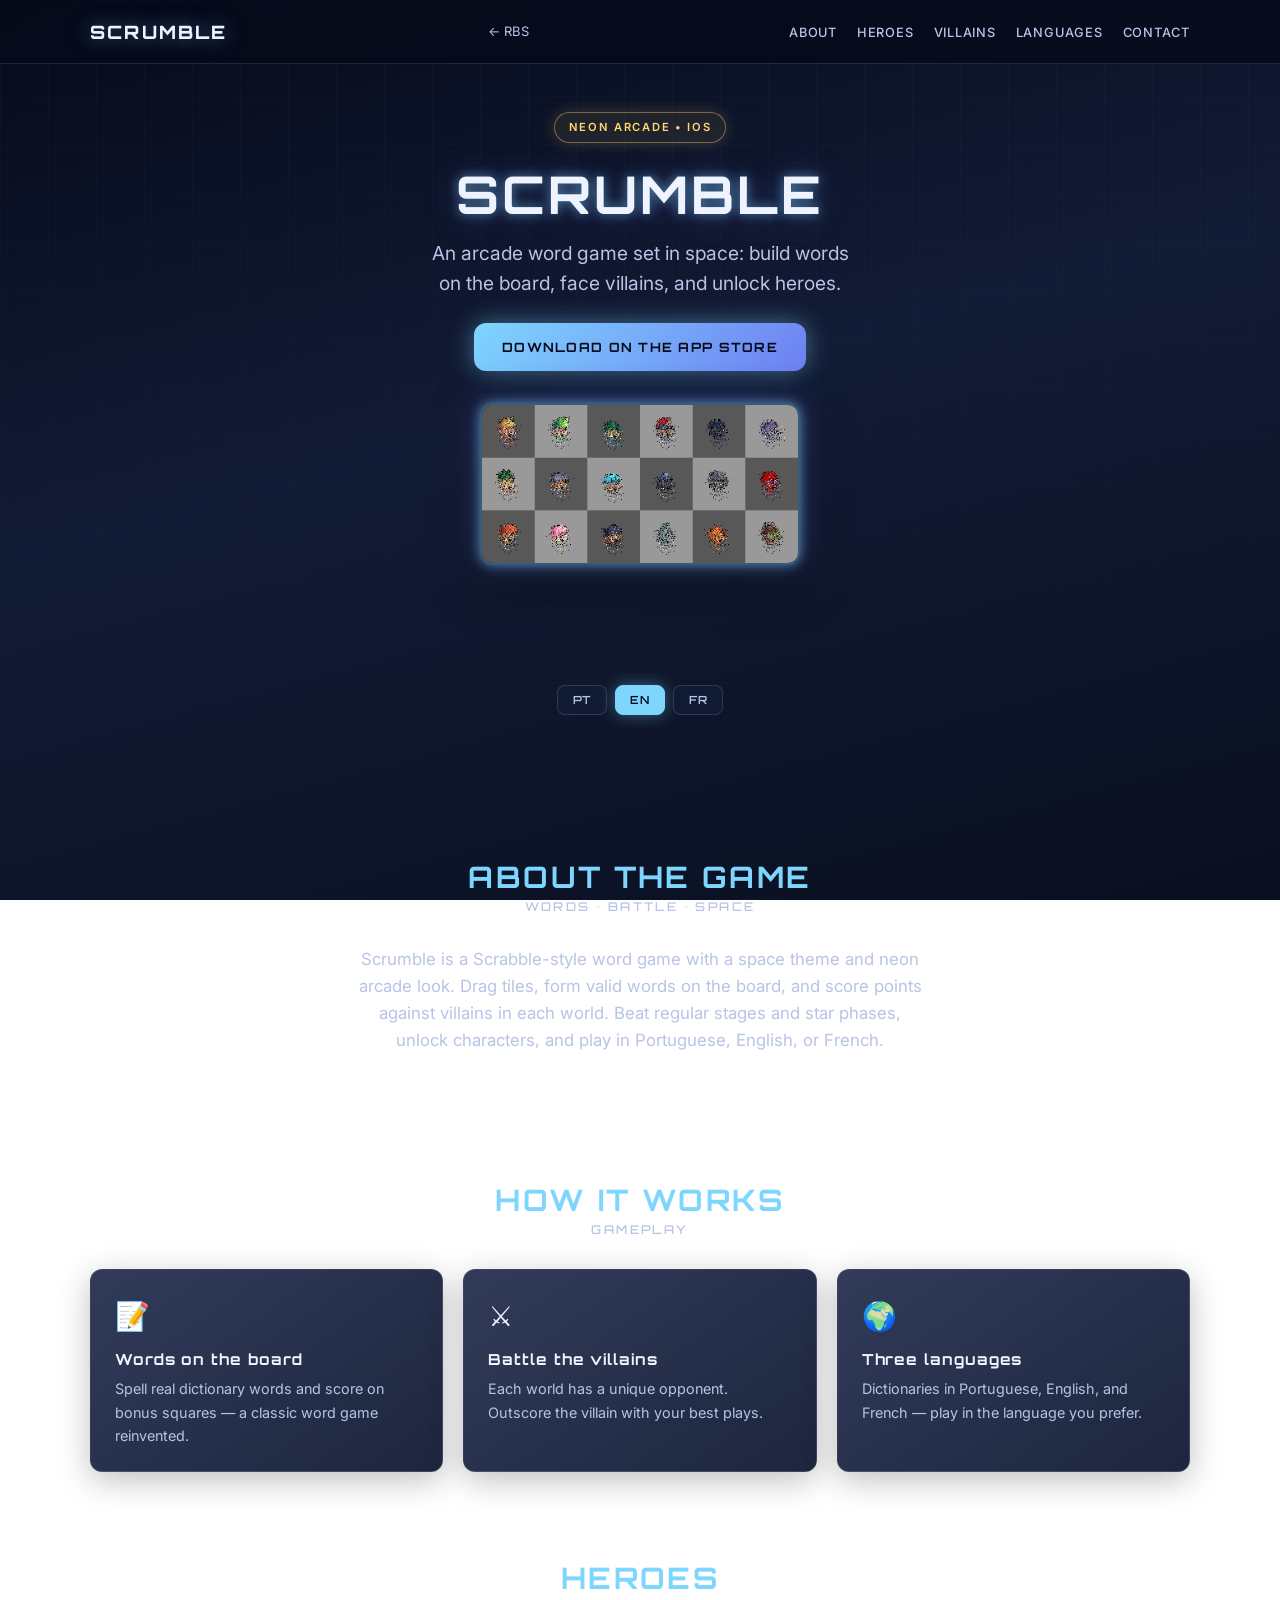
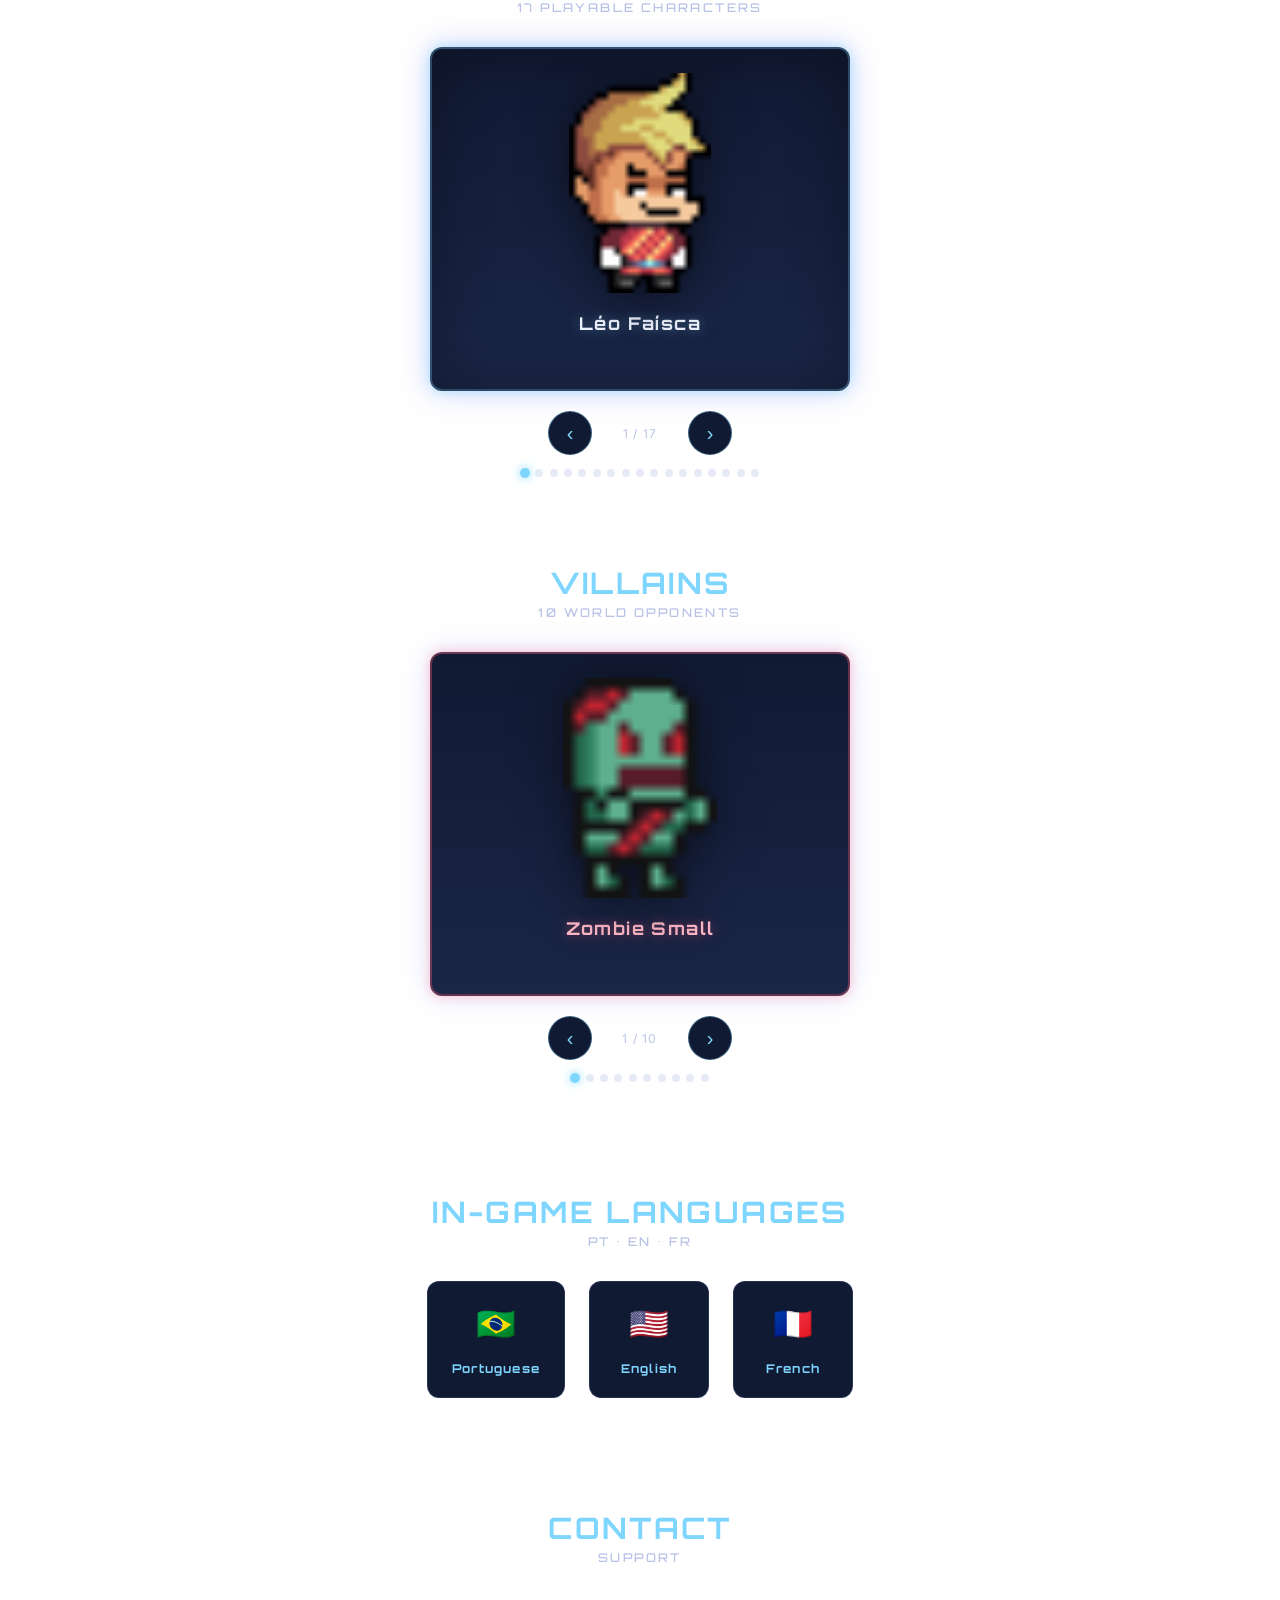
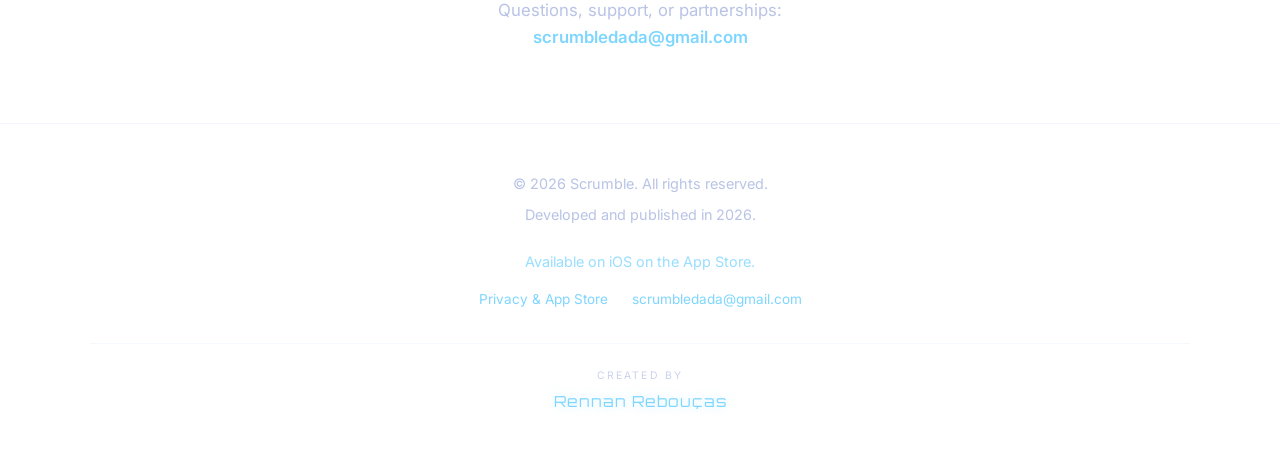
==== apps/scrumble/index.html @ 43f26ce5 "adding rbs company" ====
<!DOCTYPE html>
<html lang="pt-BR">
<head>
  <meta charset="UTF-8">
  <meta name="viewport" content="width=device-width, initial-scale=1.0">
  <title data-i18n="meta.title">Scrumble — Jogo de palavras arcade</title>
  <meta name="description" content="Scrumble: jogo de palavras no espaço. Forme palavras, vença vilões e desbloqueie heróis em português, inglês e francês.">
  <meta name="author" content="Scrumble">
  <meta name="theme-color" content="#070B1A">
  <meta property="og:type" content="website">
  <meta property="og:title" content="Scrumble — Arcade word game">
  <meta property="og:description" content="Build words in space, defeat villains, unlock heroes. Play in Portuguese, English, or French.">
  <meta property="og:image" content="../../assets/images/heroes/leo_faisca.png">
  <meta name="apple-mobile-web-app-capable" content="yes">
  <link rel="icon" href="../../assets/scrumble-favicon.svg" type="image/svg+xml">
  <link rel="preconnect" href="https://fonts.googleapis.com">
  <link rel="preconnect" href="https://fonts.gstatic.com" crossorigin>
  <link href="https://fonts.googleapis.com/css2?family=Inter:wght@400;500;600&family=Orbitron:wght@600;700;800&display=swap" rel="stylesheet">
  <link rel="stylesheet" href="../../css/theme.css">
  <script type="application/ld+json">
  {
    "@context": "https://schema.org",
    "@type": "SoftwareApplication",
    "name": "Scrumble",
    "applicationCategory": "GameApplication",
    "operatingSystem": "iOS",
    "description": "Arcade word game set in space with heroes, villains, and multilingual dictionaries.",
    "email": "scrumbledada@gmail.com",
    "downloadUrl": "https://apps.apple.com/br/app/scrumble/id6771381307",
    "url": "https://apps.apple.com/br/app/scrumble/id6771381307"
  }
  </script>
</head>
<body>
  <header class="site-nav">
    <div class="container">
      <a href="#" class="logo">SCRUMBLE</a>
      <a href="../../" class="rbs-back" aria-label="RBS">← RBS</a>
      <nav aria-label="Principal">
        <ul class="nav-links">
          <li><a href="#about" data-i18n="nav.about">Sobre</a></li>
          <li><a href="#heroes" data-i18n="nav.heroes">Heróis</a></li>
          <li><a href="#villains" data-i18n="nav.villains">Vilões</a></li>
          <li><a href="#languages" data-i18n="nav.languages">Idiomas</a></li>
          <li><a href="#contact" data-i18n="nav.contact">Contato</a></li>
        </ul>
      </nav>
    </div>
  </header>

  <main>
    <section class="hero" id="top">
      <div class="container">
        <p class="hero-badge" data-i18n="hero.badge">Neon Arcade • iOS</p>
        <h1 data-i18n="hero.title">Scrumble</h1>
        <p class="hero-tagline" data-i18n="hero.tagline">
          Um jogo de palavras arcade no espaço: monte palavras no tabuleiro, enfrente vilões e desbloqueie heróis.
        </p>
        <a
          href="https://apps.apple.com/br/app/scrumble/id6771381307"
          class="btn btn-primary"
          target="_blank"
          rel="noopener noreferrer"
          data-i18n="hero.cta"
        >
          Baixar na App Store
        </a>
        <div class="hero-preview">
          <img src="../../assets/preview.gif" alt="Scrumble gameplay preview" width="320" height="320">
        </div>
      </div>
    </section>

    <section class="container" aria-label="Idioma do site">
      <div class="lang-switcher">
        <button type="button" class="lang-btn is-active" data-lang="pt" aria-pressed="true">PT</button>
        <button type="button" class="lang-btn" data-lang="en" aria-pressed="false">EN</button>
        <button type="button" class="lang-btn" data-lang="fr" aria-pressed="false">FR</button>
      </div>
    </section>

    <section id="about" class="container">
      <header class="section-header">
        <h2>
          <span data-i18n="about.title">Sobre o jogo</span>
          <span class="section-sub" data-i18n="about.sub">Palavras • Batalha • Espaço</span>
        </h2>
      </header>
      <p class="about-text" data-i18n="about.text">
        Scrumble é um jogo de palavras estilo Scrabble com temática espacial e visual neon arcade.
      </p>
    </section>

    <section id="features" class="container">
      <header class="section-header">
        <h2>
          <span data-i18n="features.title">Como funciona</span>
          <span class="section-sub" data-i18n="features.sub">Gameplay</span>
        </h2>
      </header>
      <div class="features-grid">
        <article class="feature-card">
          <div class="feature-icon" aria-hidden="true">📝</div>
          <h3 data-i18n="features.words.title">Palavras no tabuleiro</h3>
          <p data-i18n="features.words.text">Combine letras em palavras reais do dicionário.</p>
        </article>
        <article class="feature-card">
          <div class="feature-icon" aria-hidden="true">⚔️</div>
          <h3 data-i18n="features.battle.title">Duelo contra vilões</h3>
          <p data-i18n="features.battle.text">Cada mundo traz um oponente diferente.</p>
        </article>
        <article class="feature-card">
          <div class="feature-icon" aria-hidden="true">🌍</div>
          <h3 data-i18n="features.lang.title">Três idiomas</h3>
          <p data-i18n="features.lang.text">Dicionários em português, inglês e francês.</p>
        </article>
      </div>
    </section>

    <section id="heroes" class="carousel-section">
      <div class="container">
        <header class="section-header">
          <h2>
            <span data-i18n="heroes.title">Heróis</span>
            <span class="section-sub" data-i18n="heroes.sub">17 personagens jogáveis</span>
          </h2>
        </header>
        <div
          id="heroes-carousel"
          class="carousel"
          role="region"
          aria-roledescription="carousel"
          aria-label="Heróis do Scrumble"
          tabindex="0"
        >
          <div class="carousel-viewport">
            <div class="carousel-track"></div>
          </div>
          <div class="carousel-controls">
            <button type="button" class="carousel-btn" data-carousel-prev data-i18n-aria="carousel.prev" aria-label="Anterior">‹</button>
            <span class="carousel-counter" aria-live="polite">1 / 17</span>
            <button type="button" class="carousel-btn" data-carousel-next data-i18n-aria="carousel.next" aria-label="Próximo">›</button>
          </div>
          <div class="carousel-dots" role="tablist" aria-label="Slides de heróis"></div>
        </div>
      </div>
    </section>

    <section id="villains" class="carousel-section">
      <div class="container">
        <header class="section-header">
          <h2>
            <span data-i18n="villains.title">Vilões</span>
            <span class="section-sub" data-i18n="villains.sub">10 oponentes por mundo</span>
          </h2>
        </header>
        <div
          id="villains-carousel"
          class="carousel carousel-villain"
          role="region"
          aria-roledescription="carousel"
          aria-label="Vilões do Scrumble"
          tabindex="0"
        >
          <div class="carousel-viewport">
            <div class="carousel-track"></div>
          </div>
          <div class="carousel-controls">
            <button type="button" class="carousel-btn" data-carousel-prev data-i18n-aria="carousel.prev" aria-label="Anterior">‹</button>
            <span class="carousel-counter" aria-live="polite">1 / 10</span>
            <button type="button" class="carousel-btn" data-carousel-next data-i18n-aria="carousel.next" aria-label="Próximo">›</button>
          </div>
          <div class="carousel-dots" role="tablist" aria-label="Slides de vilões"></div>
        </div>
      </div>
    </section>

    <section id="languages" class="container">
      <header class="section-header">
        <h2>
          <span data-i18n="languages.title">Idiomas do jogo</span>
          <span class="section-sub" data-i18n="languages.sub">PT • EN • FR</span>
        </h2>
      </header>
      <div class="lang-flags">
        <div class="lang-flag-item">
          <span aria-hidden="true">🇧🇷</span>
          <strong data-i18n="languages.pt">Português</strong>
        </div>
        <div class="lang-flag-item">
          <span aria-hidden="true">🇺🇸</span>
          <strong data-i18n="languages.en">English</strong>
        </div>
        <div class="lang-flag-item">
          <span aria-hidden="true">🇫🇷</span>
          <strong data-i18n="languages.fr">Français</strong>
        </div>
      </div>
    </section>

    <section id="contact" class="container">
      <header class="section-header">
        <h2>
          <span data-i18n="contact.title">Contato</span>
          <span class="section-sub" data-i18n="contact.sub">Suporte</span>
        </h2>
      </header>
      <p class="about-text">
        <span data-i18n="contact.text">Dúvidas, suporte ou parcerias:</span>
        <br>
        <span class="footer-email">
          <a href="mailto:scrumbledada@gmail.com">scrumbledada@gmail.com</a>
        </span>
      </p>
    </section>
  </main>

  <footer class="site-footer">
    <div class="container">
      <p data-i18n="footer.copyright">© 2026 Scrumble. Todos os direitos reservados.</p>
      <p data-i18n="footer.published">Desenvolvido e publicado em 2026.</p>
      <p class="footer-note">
        <a
          href="https://apps.apple.com/br/app/scrumble/id6771381307"
          target="_blank"
          rel="noopener noreferrer"
          data-i18n="footer.ios"
        >Disponível para iOS na App Store.</a>
      </p>
      <nav class="footer-links" aria-label="Legal">
        <a href="../../privacy.html" data-i18n="footer.privacy">Política de privacidade</a>
        <a href="mailto:scrumbledada@gmail.com">scrumbledada@gmail.com</a>
      </nav>
      <p class="footer-credits">
        <span class="footer-credits-label" data-i18n="footer.credits.label">Criado por</span>
        <span class="footer-credits-name">Rennan Rebouças</span>
      </p>
    </div>
  </footer>

  <script src="../../js/i18n.js"></script>
  <script src="../../js/carousel.js"></script>
  <script src="../../js/main.js"></script>
</body>
</html>
---- css/theme.css ----
/* Scrumble — Neon Arcade theme (aligned with SpaceTheme.swift) */

:root {
  --bg-top: #070b1a;
  --bg-bottom: #131c36;
  --surface: #1b2647;
  --surface-soft: #111a33;
  --accent: #7ed6ff;
  --accent-strong: #6e7ff2;
  --accent-pink: #ff5a7a;
  --text-primary: #eef3ff;
  --text-secondary: #b8c3e6;
  --star: #ffd76a;
  --success: #8ce7b5;
  --neon-glow: 0 0 12px rgba(126, 214, 255, 0.55), 0 0 32px rgba(110, 127, 242, 0.35);
  --font-display: "Orbitron", system-ui, sans-serif;
  --font-body: "Inter", system-ui, sans-serif;
  --nav-height: 4rem;
  --radius: 12px;
  --max-width: 1100px;
}

*,
*::before,
*::after {
  box-sizing: border-box;
}

html {
  scroll-behavior: smooth;
}

@media (prefers-reduced-motion: reduce) {
  html {
    scroll-behavior: auto;
  }

  *,
  *::before,
  *::after {
    animation-duration: 0.01ms !important;
    animation-iteration-count: 1 !important;
    transition-duration: 0.01ms !important;
  }
}

body {
  margin: 0;
  min-height: 100vh;
  font-family: var(--font-body);
  font-size: 1rem;
  line-height: 1.6;
  color: var(--text-primary);
  background: linear-gradient(165deg, var(--bg-top) 0%, var(--bg-bottom) 45%, #0a1020 100%);
  background-attachment: fixed;
}

body::before {
  content: "";
  position: fixed;
  inset: 0;
  pointer-events: none;
  z-index: 0;
  background-image:
    linear-gradient(rgba(126, 214, 255, 0.03) 1px, transparent 1px),
    linear-gradient(90deg, rgba(126, 214, 255, 0.03) 1px, transparent 1px);
  background-size: 48px 48px;
  mask-image: linear-gradient(to bottom, black 0%, transparent 85%);
}

body::after {
  content: "";
  position: fixed;
  inset: 0;
  pointer-events: none;
  z-index: 0;
  opacity: 0.04;
  background: repeating-linear-gradient(
    0deg,
    transparent,
    transparent 2px,
    rgba(0, 0, 0, 0.4) 2px,
    rgba(0, 0, 0, 0.4) 4px
  );
}

img {
  max-width: 100%;
  height: auto;
  display: block;
}

a {
  color: var(--accent);
  text-decoration: none;
}

a:hover {
  text-decoration: underline;
}

h1,
h2,
h3 {
  font-family: var(--font-display);
  font-weight: 700;
  line-height: 1.2;
  margin: 0 0 0.75rem;
}

h1 {
  font-size: clamp(2rem, 6vw, 3.25rem);
  letter-spacing: 0.06em;
  text-transform: uppercase;
  text-shadow: var(--neon-glow);
}

h2 {
  font-size: clamp(1.35rem, 4vw, 1.85rem);
  letter-spacing: 0.08em;
  text-transform: uppercase;
  color: var(--accent);
}

h2 .section-sub {
  display: block;
  font-size: 0.75rem;
  font-weight: 500;
  letter-spacing: 0.2em;
  color: var(--text-secondary);
  margin-top: 0.35rem;
  text-transform: uppercase;
}

p {
  margin: 0 0 1rem;
  color: var(--text-secondary);
}

.container {
  width: min(100% - 2rem, var(--max-width));
  margin-inline: auto;
  position: relative;
  z-index: 1;
}

/* ——— Nav ——— */
.site-nav {
  position: fixed;
  top: 0;
  left: 0;
  right: 0;
  z-index: 100;
  height: var(--nav-height);
  display: flex;
  align-items: center;
  background: rgba(7, 11, 26, 0.85);
  backdrop-filter: blur(12px);
  border-bottom: 1px solid rgba(126, 214, 255, 0.15);
}

.site-nav .container {
  display: flex;
  align-items: center;
  justify-content: space-between;
  gap: 1rem;
}

.logo {
  font-family: var(--font-display);
  font-size: 1.15rem;
  font-weight: 800;
  letter-spacing: 0.12em;
  color: var(--text-primary);
  text-decoration: none;
  text-shadow: 0 0 20px rgba(126, 214, 255, 0.5);
}

.logo:hover {
  text-decoration: none;
  color: var(--accent);
}

.nav-links {
  display: flex;
  flex-wrap: wrap;
  gap: 0.5rem 1.25rem;
  list-style: none;
  margin: 0;
  padding: 0;
}

.nav-links a {
  font-size: 0.8rem;
  font-weight: 500;
  letter-spacing: 0.06em;
  text-transform: uppercase;
  color: var(--text-secondary);
  text-decoration: none;
}

.nav-links a:hover {
  color: var(--accent);
  text-decoration: none;
}

@media (max-width: 640px) {
  .nav-links {
    display: none;
  }
}

/* ——— Hero ——— */
.hero {
  padding: calc(var(--nav-height) + 3rem) 0 4rem;
  text-align: center;
}

.hero .container {
  display: flex;
  flex-direction: column;
  align-items: center;
}

.hero-badge {
  display: inline-block;
  padding: 0.35rem 0.85rem;
  margin-bottom: 1.25rem;
  font-size: 0.7rem;
  font-weight: 600;
  letter-spacing: 0.15em;
  text-transform: uppercase;
  color: var(--star);
  border: 1px solid rgba(255, 215, 106, 0.4);
  border-radius: 999px;
  background: rgba(255, 215, 106, 0.08);
  box-shadow: 0 0 16px rgba(255, 215, 106, 0.2);
}

.hero-tagline {
  font-size: clamp(1rem, 2.5vw, 1.2rem);
  max-width: 36ch;
  margin-inline: auto;
  margin-bottom: 1.5rem;
}

.hero-preview {
  margin: 2rem auto 0;
  max-width: 320px;
  border-radius: var(--radius);
  border: 2px solid rgba(126, 214, 255, 0.35);
  box-shadow: var(--neon-glow), 0 16px 48px rgba(0, 0, 0, 0.5);
  overflow: hidden;
}

.hero-preview img {
  width: 100%;
}

/* ——— Buttons ——— */
.btn {
  display: inline-flex;
  align-items: center;
  justify-content: center;
  gap: 0.5rem;
  padding: 0.85rem 1.75rem;
  font-family: var(--font-display);
  font-size: 0.8rem;
  font-weight: 700;
  letter-spacing: 0.1em;
  text-transform: uppercase;
  border: none;
  border-radius: var(--radius);
  cursor: pointer;
  text-decoration: none;
  transition: transform 0.2s, box-shadow 0.2s;
}

.btn-primary {
  color: var(--bg-top);
  background: linear-gradient(135deg, var(--accent) 0%, var(--accent-strong) 100%);
  box-shadow: 0 0 24px rgba(126, 214, 255, 0.45);
}

.btn-primary:hover:not(:disabled) {
  transform: translateY(-2px);
  box-shadow: 0 0 32px rgba(126, 214, 255, 0.65);
  text-decoration: none;
}

.btn-primary:disabled,
.btn-primary.is-disabled {
  opacity: 0.65;
  cursor: not-allowed;
  transform: none;
}

.btn-ghost {
  color: var(--accent);
  background: transparent;
  border: 1px solid rgba(126, 214, 255, 0.4);
}

.btn-ghost:hover {
  background: rgba(126, 214, 255, 0.1);
  text-decoration: none;
}

/* ——— Lang switcher ——— */
.lang-switcher {
  display: flex;
  justify-content: center;
  gap: 0.5rem;
  margin-bottom: 2rem;
}

.lang-btn {
  padding: 0.45rem 0.9rem;
  font-family: var(--font-display);
  font-size: 0.7rem;
  font-weight: 600;
  letter-spacing: 0.08em;
  color: var(--text-secondary);
  background: var(--surface-soft);
  border: 1px solid rgba(170, 184, 255, 0.2);
  border-radius: 8px;
  cursor: pointer;
  transition: color 0.2s, border-color 0.2s, box-shadow 0.2s;
}

.lang-btn:hover {
  color: var(--accent);
  border-color: rgba(126, 214, 255, 0.5);
}

.lang-btn.is-active {
  color: var(--bg-top);
  background: var(--accent);
  border-color: var(--accent);
  box-shadow: 0 0 16px rgba(126, 214, 255, 0.4);
}

/* ——— Sections ——— */
section {
  padding: 3.5rem 0;
}

.section-header {
  text-align: center;
  margin-bottom: 2rem;
}

.about-text {
  max-width: 52ch;
  margin-inline: auto;
  text-align: center;
  font-size: 1.05rem;
}

/* ——— Feature cards ——— */
.features-grid {
  display: grid;
  grid-template-columns: repeat(auto-fit, minmax(260px, 1fr));
  gap: 1.25rem;
}

.feature-card {
  padding: 1.5rem;
  background: linear-gradient(145deg, rgba(27, 38, 71, 0.9), rgba(17, 26, 51, 0.95));
  border: 1px solid rgba(170, 184, 255, 0.15);
  border-radius: var(--radius);
  box-shadow: 0 8px 32px rgba(0, 0, 0, 0.25);
  transition: border-color 0.2s, box-shadow 0.2s;
}

.feature-card:hover {
  border-color: rgba(126, 214, 255, 0.35);
  box-shadow: 0 0 24px rgba(110, 127, 242, 0.2);
}

.feature-icon {
  font-size: 1.75rem;
  margin-bottom: 0.75rem;
}

.feature-card h3 {
  font-size: 0.95rem;
  letter-spacing: 0.06em;
  color: var(--text-primary);
  margin-bottom: 0.5rem;
}

.feature-card p {
  font-size: 0.9rem;
  margin: 0;
}

/* ——— Carousel ——— */
.carousel-section {
  padding: 2rem 0 3.5rem;
}

.carousel {
  position: relative;
  max-width: 420px;
  margin-inline: auto;
}

.carousel-viewport {
  overflow: hidden;
  border-radius: var(--radius);
  border: 2px solid rgba(126, 214, 255, 0.25);
  background: linear-gradient(180deg, var(--surface-soft) 0%, var(--surface) 100%);
  box-shadow: var(--neon-glow), inset 0 0 60px rgba(0, 0, 0, 0.3);
}

.carousel-track {
  display: flex;
  transition: transform 0.45s cubic-bezier(0.25, 0.8, 0.25, 1);
}

.carousel-slide {
  flex: 0 0 100%;
  display: flex;
  flex-direction: column;
  align-items: center;
  padding: 1.5rem 1rem 1.25rem;
  min-height: 340px;
}

.carousel-slide img {
  width: min(220px, 70vw);
  height: 220px;
  object-fit: contain;
  filter: drop-shadow(0 8px 24px rgba(0, 0, 0, 0.5));
}

.carousel-name {
  margin-top: 1rem;
  font-family: var(--font-display);
  font-size: 1.1rem;
  font-weight: 700;
  letter-spacing: 0.08em;
  text-align: center;
  color: var(--text-primary);
  text-shadow: 0 0 12px rgba(126, 214, 255, 0.4);
}

.carousel-villain .carousel-viewport {
  border-color: rgba(255, 90, 122, 0.35);
  box-shadow: 0 0 12px rgba(255, 90, 122, 0.35), 0 0 32px rgba(110, 127, 242, 0.2);
}

.carousel-villain .carousel-name {
  color: #ffb8c8;
  text-shadow: 0 0 12px rgba(255, 90, 122, 0.45);
}

.carousel-controls {
  display: flex;
  align-items: center;
  justify-content: center;
  gap: 1rem;
  margin-top: 1.25rem;
}

.carousel-btn {
  width: 44px;
  height: 44px;
  display: flex;
  align-items: center;
  justify-content: center;
  font-size: 1.25rem;
  color: var(--accent);
  background: var(--surface-soft);
  border: 1px solid rgba(126, 214, 255, 0.35);
  border-radius: 50%;
  cursor: pointer;
  transition: background 0.2s, box-shadow 0.2s;
}

.carousel-btn:hover {
  background: rgba(126, 214, 255, 0.15);
  box-shadow: 0 0 16px rgba(126, 214, 255, 0.35);
}

.carousel-btn:focus-visible {
  outline: 2px solid var(--accent);
  outline-offset: 2px;
}

.carousel-dots {
  display: flex;
  flex-wrap: wrap;
  justify-content: center;
  gap: 0.4rem;
  margin-top: 0.85rem;
  max-width: 280px;
  margin-inline: auto;
}

.carousel-dot {
  width: 8px;
  height: 8px;
  padding: 0;
  border: none;
  border-radius: 50%;
  background: rgba(184, 195, 230, 0.35);
  cursor: pointer;
  transition: background 0.2s, transform 0.2s;
}

.carousel-dot.is-active {
  background: var(--accent);
  transform: scale(1.25);
  box-shadow: 0 0 8px var(--accent);
}

.carousel-counter {
  font-size: 0.75rem;
  letter-spacing: 0.1em;
  color: var(--text-secondary);
  min-width: 4rem;
  text-align: center;
}

/* ——— Languages section ——— */
.lang-flags {
  display: flex;
  justify-content: center;
  gap: 1.5rem;
  flex-wrap: wrap;
}

.lang-flag-item {
  text-align: center;
  padding: 1rem 1.5rem;
  background: var(--surface-soft);
  border: 1px solid rgba(170, 184, 255, 0.15);
  border-radius: var(--radius);
  min-width: 120px;
}

.lang-flag-item span {
  display: block;
  font-size: 2rem;
  margin-bottom: 0.35rem;
}

.lang-flag-item strong {
  font-family: var(--font-display);
  font-size: 0.75rem;
  letter-spacing: 0.1em;
  color: var(--accent);
}

/* ——— Footer ——— */
.site-footer {
  padding: 3rem 0 2rem;
  border-top: 1px solid rgba(170, 184, 255, 0.12);
  text-align: center;
}

.site-footer p {
  font-size: 0.9rem;
  margin-bottom: 0.5rem;
}

.footer-email a {
  font-weight: 600;
  color: var(--accent);
}

.footer-links {
  display: flex;
  justify-content: center;
  gap: 1.5rem;
  flex-wrap: wrap;
  margin-top: 1rem;
}

.footer-links a {
  font-size: 0.85rem;
}

.footer-note {
  font-size: 0.8rem;
  opacity: 0.8;
  margin-top: 1.5rem;
}

.footer-credits {
  margin-top: 2rem;
  padding-top: 1.5rem;
  border-top: 1px solid rgba(170, 184, 255, 0.1);
  font-size: 0.85rem;
  letter-spacing: 0.06em;
}

.footer-credits-label {
  display: block;
  font-size: 0.65rem;
  text-transform: uppercase;
  letter-spacing: 0.2em;
  color: var(--text-secondary);
  opacity: 0.75;
  margin-bottom: 0.35rem;
}

.footer-credits-name {
  font-family: var(--font-display);
  font-size: 0.95rem;
  color: var(--accent);
  text-shadow: 0 0 12px rgba(126, 214, 255, 0.35);
}

/* ——— Privacy page ——— */
.privacy-page {
  padding: calc(var(--nav-height) + 2rem) 0 4rem;
}

.privacy-page h1 {
  font-size: 1.75rem;
  margin-bottom: 0.5rem;
}

.privacy-page h2 {
  font-size: 1.1rem;
  margin-top: 2rem;
  margin-bottom: 0.75rem;
  color: var(--text-primary);
}

.privacy-page ul {
  color: var(--text-secondary);
  padding-left: 1.25rem;
}

.privacy-page li {
  margin-bottom: 0.5rem;
}

.privacy-summary {
  display: grid;
  gap: 1rem;
  margin: 2rem 0;
}

.privacy-summary article {
  padding: 1rem 1.25rem;
  background: var(--surface-soft);
  border-radius: var(--radius);
  border-left: 3px solid var(--accent);
}

.privacy-summary h3 {
  font-family: var(--font-display);
  font-size: 0.8rem;
  letter-spacing: 0.1em;
  margin: 0 0 0.5rem;
  color: var(--accent);
}

.privacy-summary p {
  margin: 0;
  font-size: 0.9rem;
}

.privacy-highlight {
  margin: 2rem 0;
  padding: 1.25rem 1.5rem;
  background: var(--surface-soft);
  border: 1px solid rgba(0, 255, 200, 0.25);
  border-radius: var(--radius);
}

.privacy-highlight h2 {
  margin-top: 0;
  font-size: 1rem;
}

.privacy-highlight ul {
  margin: 0;
  padding-left: 1.25rem;
}

.privacy-table {
  width: 100%;
  border-collapse: collapse;
  margin: 1rem 0 1.5rem;
  font-size: 0.9rem;
}

.privacy-table th,
.privacy-table td {
  padding: 0.65rem 0.75rem;
  text-align: left;
  border-bottom: 1px solid rgba(255, 255, 255, 0.08);
  vertical-align: top;
}

.privacy-table th {
  color: var(--text-primary);
  font-weight: 600;
}

.privacy-table td {
  color: var(--text-secondary);
}

.privacy-table tr:last-child th,
.privacy-table tr:last-child td {
  border-bottom: none;
}

.sr-only {
  position: absolute;
  width: 1px;
  height: 1px;
  padding: 0;
  margin: -1px;
  overflow: hidden;
  clip: rect(0, 0, 0, 0);
  white-space: nowrap;
  border: 0;
}

/* Keep the company link available even when the mobile section menu is hidden. */
.rbs-back { white-space: nowrap; font-size: 13px; color: var(--text-secondary); }
.rbs-back:focus-visible { outline: 2px solid var(--accent); outline-offset: 5px; }
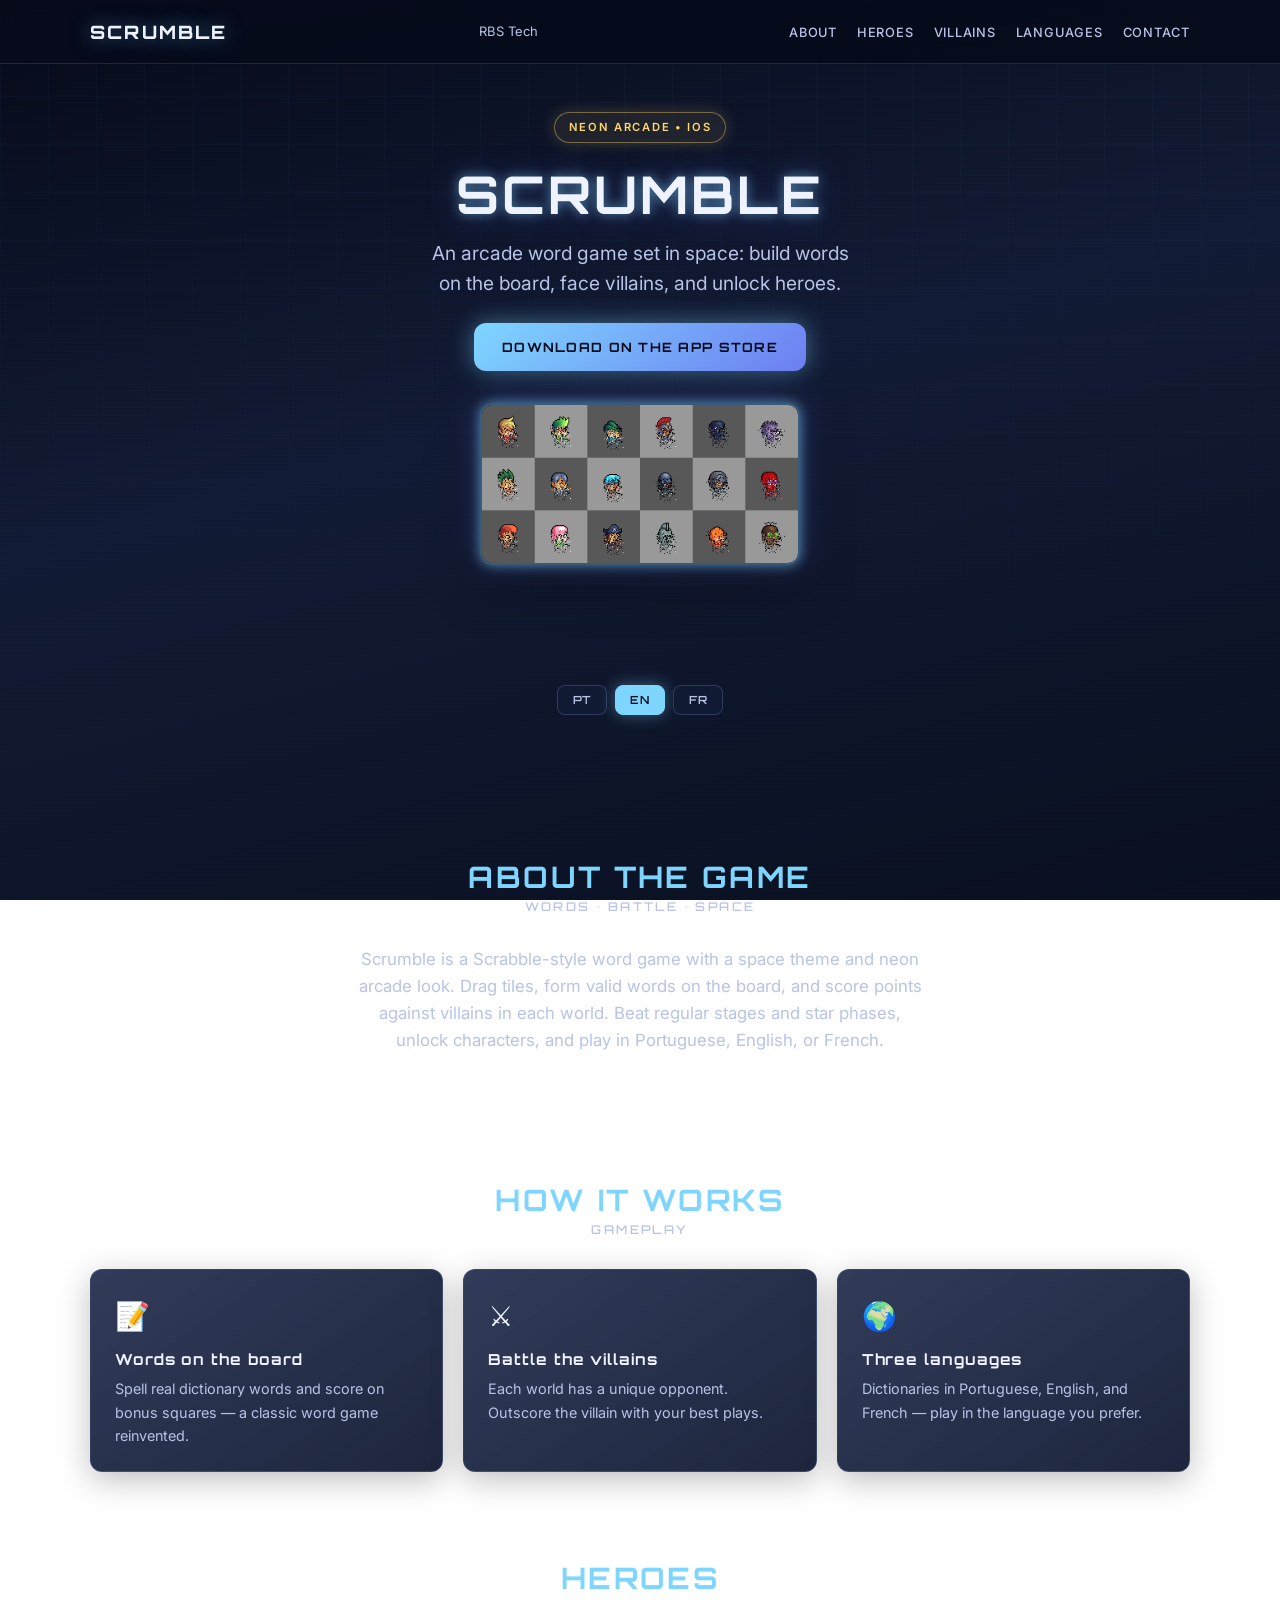
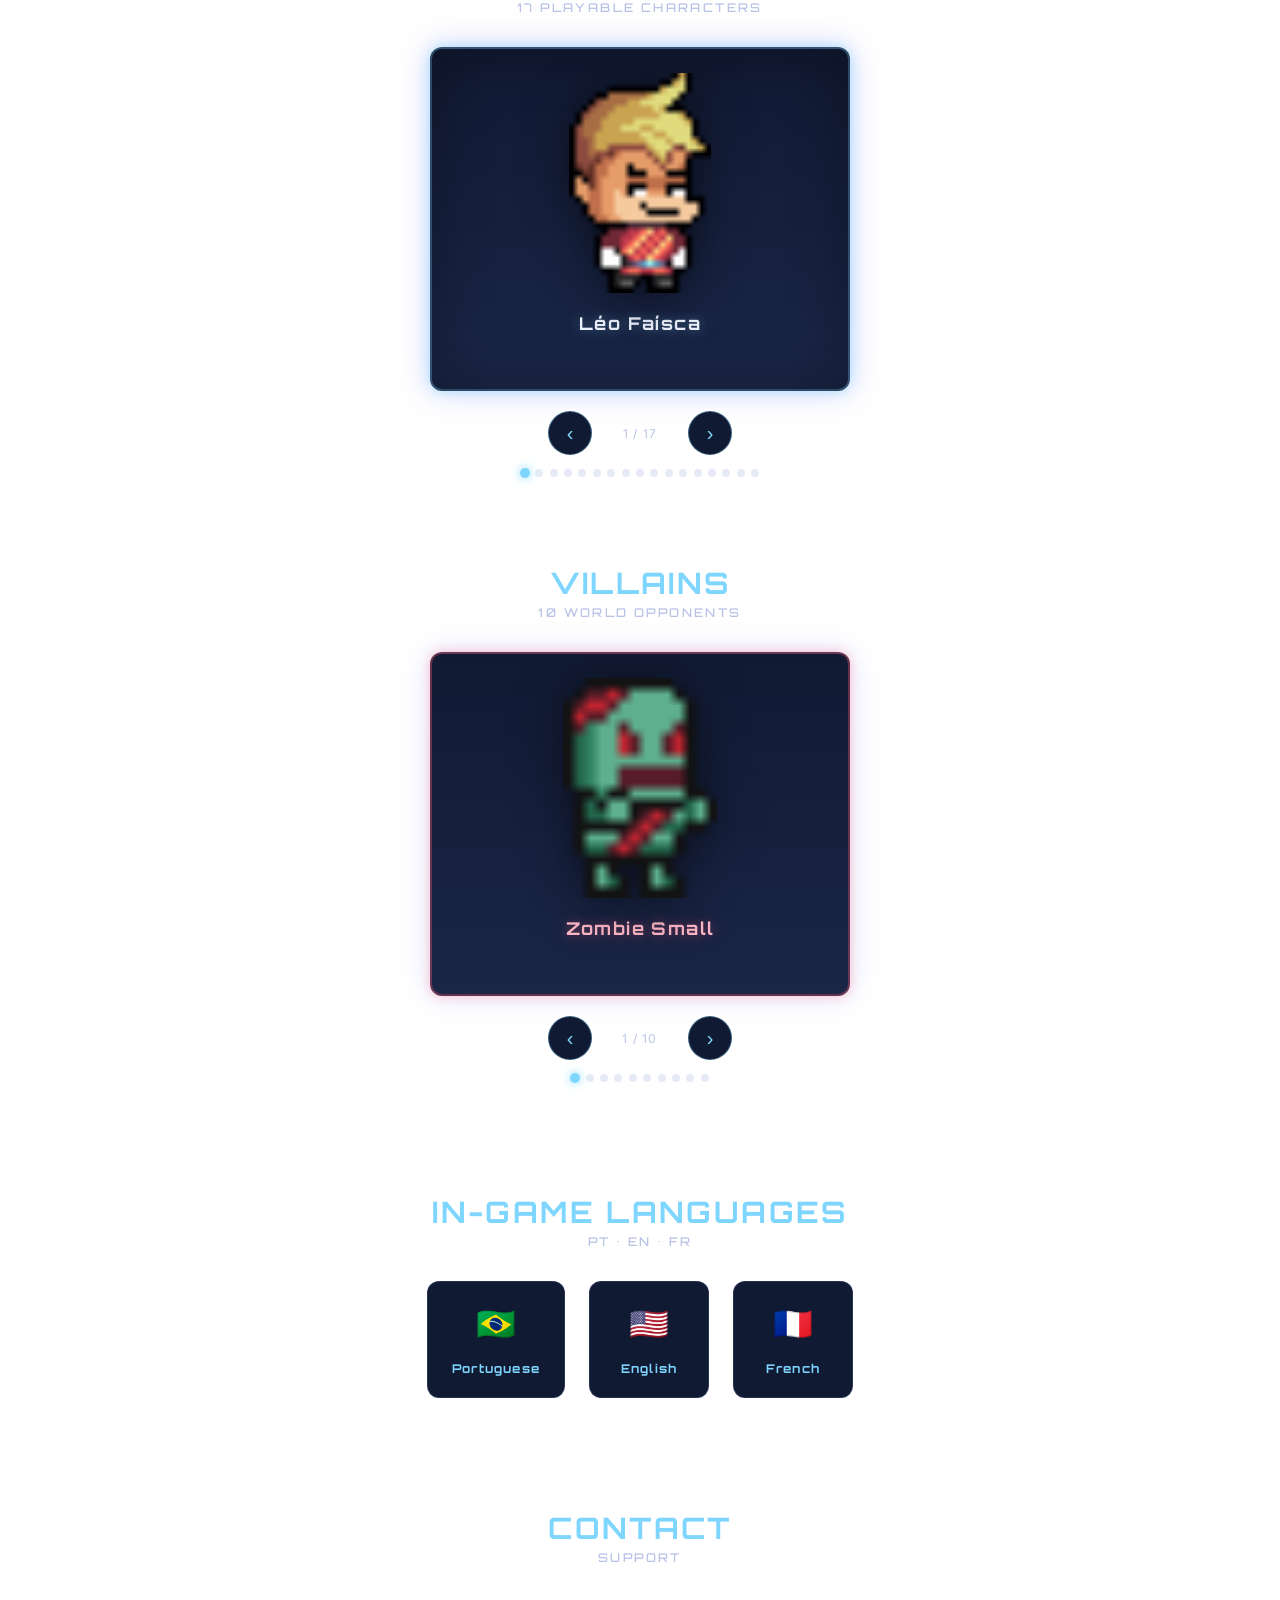
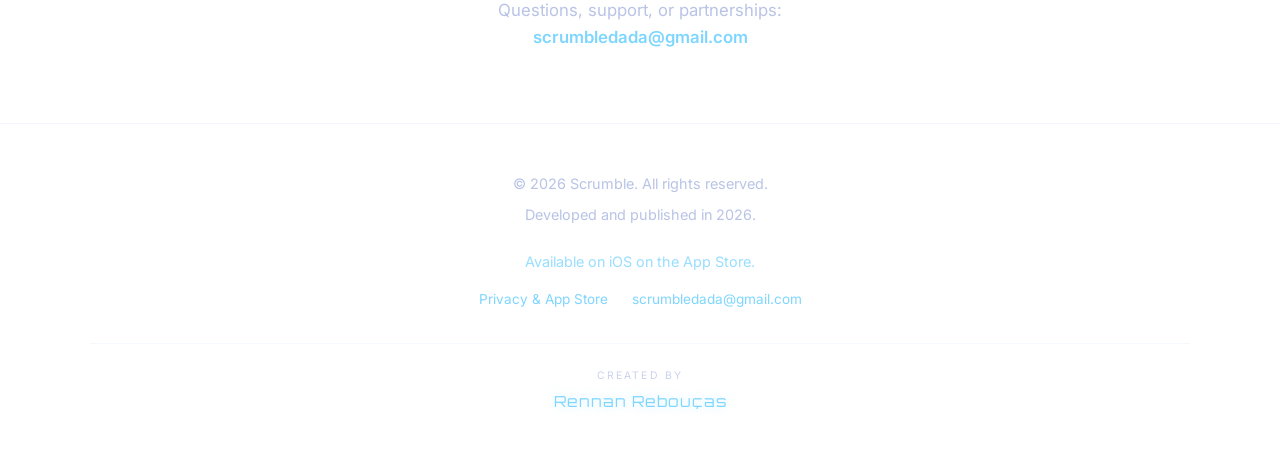
==== commit 4fa6ef73: "Merge a2fd064cdb282ca344bfc35ceb40c9864ce807b1 into 43f26ce5985ba6e98e2bc7bea2eaedfdc7ddd9d1" ====
--- a/apps/scrumble/index.html
+++ b/apps/scrumble/index.html
@@ -34,8 +34,8 @@
 <body>
   <header class="site-nav">
     <div class="container">
-      <a href="#" class="logo">SCRUMBLE</a>
-      <a href="../../" class="rbs-back" aria-label="RBS">← RBS</a>
+      <a href="../../" class="logo">SCRUMBLE</a>
+      <a href="https://rbs-site-production.up.railway.app" class="rbs-back" aria-label="RBS Tech">RBS Tech</a>
       <nav aria-label="Principal">
         <ul class="nav-links">
           <li><a href="#about" data-i18n="nav.about">Sobre</a></li>
